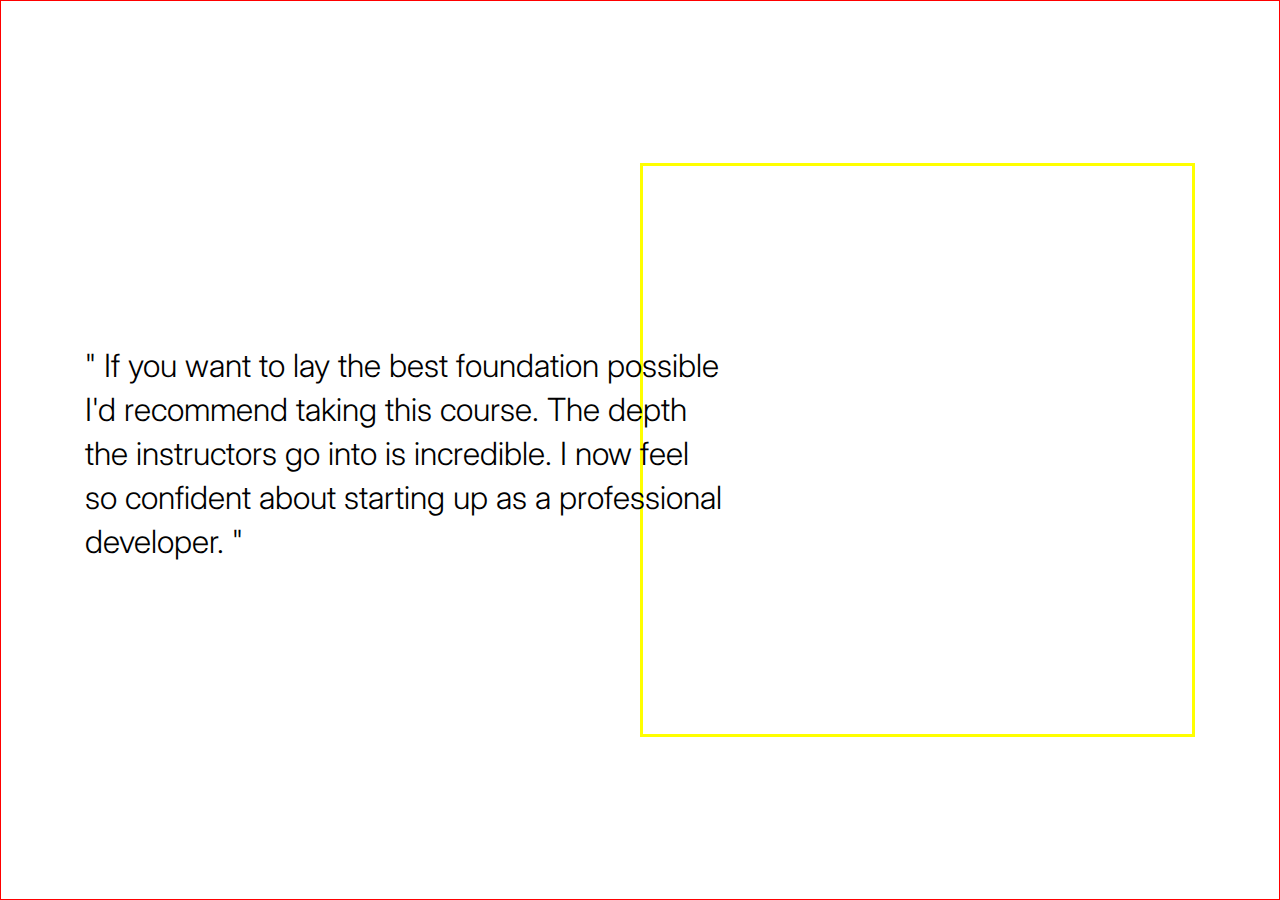
==== Workouts/CodingBootcamp/Index.html @ b71b023e "CodingBootcamp" ====
<!DOCTYPE html>
<html lang="es">

<head>
    <meta charset="UTF-8">
    <meta http-equiv="X-UA-Compatible" content="IE=edge">
    <meta name="viewport" content="width=device-width, initial-scale=1.0">

    <title>Bootcamp-Coding</title>
    <link href="https://fonts.googleapis.com/css?family=Inter" rel="stylesheet" type="text/css">
    <link href="estilos.css" rel="stylesheet" type="text/css" />
</head>

<body>
    <main>
        <article>
            <p>
                <span id="uno">" I´ve been interested in coding for a while
                    but never taken the jump, until now.  I
                    couldn´t recommend this course enough.
                    I´m now in the job of my dreams and so 
                    excited about the future. "</span>
                <span id="dos">" If you want to lay the best foundation
                    possible I'd recommend taking this
                    course. The depth the instructors go into
                    is incredible.  I now feel so confident about
                    starting up as a professional developer. "</span>
            </p>
        </article>
        <section>

        </section>

    </main>
</body>

</html>
---- Workouts/CodingBootcamp/estilos.css ----
:root {
    --dark-blue: hsl(240, 38%, 20%);
    --grayish-blue: hsl(240, 18%, 77%);
    --main-width: 1440px;
    --main-height: 800px;
    --main-direction: row;
    --content-width: 555px;
    --content-height: 574px;
    --p-height: 36.8%;
    --p-size: 32px;
    --p-line-height: 44px;
    --span-width: 115.7%;
    --span-text-align: left;
}

@media  (max-width:1110px) {

    :root {
        --main-width: 375px;
        --main-height: 667px;
        --main-direction: column-reverse;
        --content-width: 309px;
        --content-height: 280px;
        --p-height: 51.4%;
        --p-size: 17.5px;
        --p-line-height: 24px;
        --span-width: 98%;
        --span-text-align: center;
    }
}

*{
    box-sizing: border-box;
    padding: 0px;
    margin: 0px;
}

body {
    display: flex;
    border: solid 1px red;
    padding: 0px;
    margin: 0px;
    justify-content: center;
    align-items: center;
    width: 100vw;
    height: 100vh;
}

main {
    display: flex;
    width: var(--main-width, 1440px);
    height: var(--main-height, 800px);
    /*border: solid 1px blue; */
    justify-content: center;
    align-items: center;
    flex-direction: var(--main-direction, row);
}

article {
    width: var(--content-width, 555px);
    height: var(--content-height, 574px);
   /* border: solid 3px green;*/
    display: flex;
    justify-content: left;
    align-items: center;
    flex-wrap: wrap;
}

section {
    width: var(--content-width, 555px);
    height: var(--content-height, 574px);
    border: solid 3px yellow;
}

p {
    font-family: Inter;
    font-size: var(--p-size, 32px);
    font-style: normal;
    font-weight: 300;
    line-height: var(--p-line-height, 44px);
    width: 100%;
    height: var(--p-height, 36.8%);
    display: flex;
    /*flex-flow: left wrap;*/
    /*border: solid 1px orange;*/
    position: relative;
}

span {
    display: flex;
    /*border: solid blueviolet 2px;*/
    position: absolute;
    width: var(--span-width, 115.7%);
    height: 100%;
    left: 0px;
    top: 0px;
    text-align: var(--span-text-align, left);
}

#uno {
    visibility: hidden;  
}

#dos {
    visibility: visible;
}
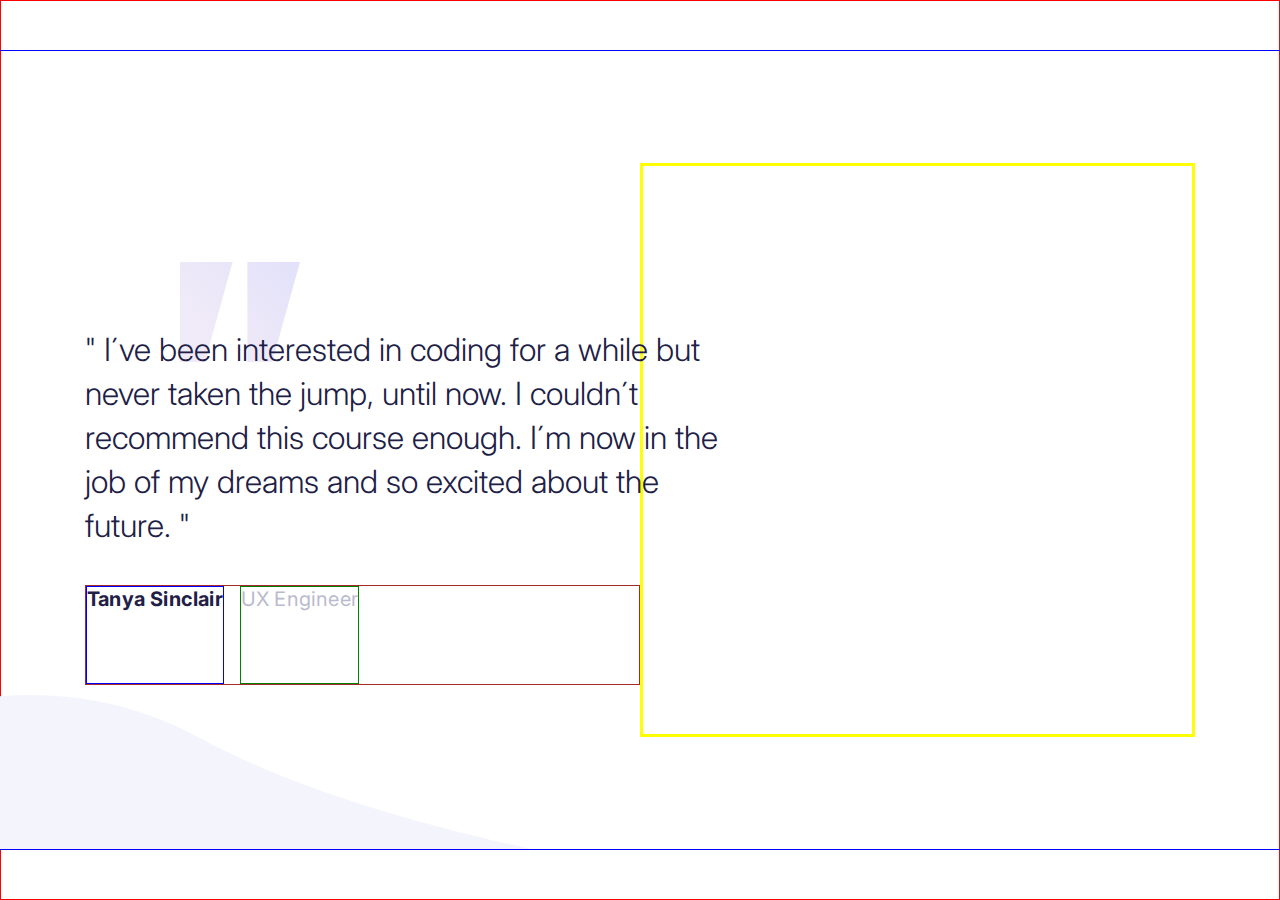
==== commit bf42f68c: "2" ====
--- a/Workouts/CodingBootcamp/Index.html
+++ b/Workouts/CodingBootcamp/Index.html
@@ -14,23 +14,34 @@
 <body>
     <main>
         <article>
-            <p>
+            <div class="quotes"><img src="assets/pattern-quotes.svg" alt=""></div>
+            <h3>
                 <span id="uno">" I´ve been interested in coding for a while
-                    but never taken the jump, until now.  I
+                    but never taken the jump, until now. I
                     couldn´t recommend this course enough.
-                    I´m now in the job of my dreams and so 
+                    I´m now in the job of my dreams and so
                     excited about the future. "</span>
                 <span id="dos">" If you want to lay the best foundation
                     possible I'd recommend taking this
                     course. The depth the instructors go into
-                    is incredible.  I now feel so confident about
+                    is incredible. I now feel so confident about
                     starting up as a professional developer. "</span>
-            </p>
+            </h3>
+            <footer>
+
+                <h5 id="Tanya">Tanya Sinclair</h5>
+                <h6 id="Sinclair">UX Engineer</h6>
+                <h5 id="John">John Tarkpor</h5>
+                <h6 id="Tarkpor">Junior Front-end Developer</h6>
+
+            </footer>
         </article>
+
         <section>
 
         </section>
 
+        <div class="curve"></div>
     </main>
 </body>
 
--- a/Workouts/CodingBootcamp/estilos.css
+++ b/Workouts/CodingBootcamp/estilos.css
@@ -13,6 +13,15 @@
     --p-line-height: 44px;
     --span-width: 115.7%;
     --span-text-align: left;
+    --span-top: -16px;
+    --footer-direction: row;
+    --quotes-top: 72px;
+    --footer-justify: left;
+    --h6-margin: 16px;
+    --curve-height: 154px;
+    --curve-width: 610px;
+    --footer-top: -25px;
+    --h3-top: 0px;
 }
 
 @media  (max-width:1110px) {
@@ -24,11 +33,33 @@
         --content-width: 309px;
         --content-height: 280px;
         --p-height: 51.4%;
-        --p-size: 17.5px;
+        --p-size: 17.6px;
         --p-line-height: 24px;
-        --span-width: 98%;
+        --span-width: 100%;
         --span-text-align: center;
-    }
+        --span-top: -12px;
+        --footer-direction: column;
+        --quotes-top: 5px;
+        --footer-justify: center;
+        --h6-margin: 0px;
+        --curve-height: 75px;
+        --curve-width: 300px;
+        --footer-top: -53px;
+        --h3-top: -32px;
+    }
+
+    h5 {
+        transform: scale(0.75);
+    }
+
+    h6 {
+        transform: scale(0.75);
+    }
+
+    .quotes {
+        transform: scale(0.5);
+    }
+
 }
 
 *{
@@ -52,10 +83,11 @@
     display: flex;
     width: var(--main-width, 1440px);
     height: var(--main-height, 800px);
-    /*border: solid 1px blue; */
+    border: solid 1px blue; 
     justify-content: center;
     align-items: center;
     flex-direction: var(--main-direction, row);
+    position: absolute;
 }
 
 article {
@@ -66,15 +98,20 @@
     justify-content: left;
     align-items: center;
     flex-wrap: wrap;
-}
-
-section {
-    width: var(--content-width, 555px);
-    height: var(--content-height, 574px);
-    border: solid 3px yellow;
-}
-
-p {
+    position: relative;
+}
+
+
+
+.quotes {
+    height: 100px;
+    width: 120px;
+    position: relative;
+    left: 95px;
+    top: var(--quotes-top, 72px);
+}
+
+h3 {
     font-family: Inter;
     font-size: var(--p-size, 32px);
     font-style: normal;
@@ -83,9 +120,59 @@
     width: 100%;
     height: var(--p-height, 36.8%);
     display: flex;
-    /*flex-flow: left wrap;*/
-    /*border: solid 1px orange;*/
-    position: relative;
+    position: relative;
+    color: var(--dark-blue, black);
+    top: var(--h3-top, 0px);
+}
+
+footer {
+    border: solid 1px brown;
+    height: 100px;
+    width: 100%;
+    display: flex;
+    justify-content: var(--footer-justify, left); 
+    flex-direction: var(--footer-direction);
+    position: relative;
+    top: var(--footer-top, -25px);
+
+}
+/*
+.alto-footer{
+    height: 30%;
+    border: solid 1px green;
+    display: flex;
+    align-items: flex-start;
+}
+
+.bajo-footer{
+    height: 70%;
+    border: solid 1px red;
+}
+*/
+h5 {
+    font-family: Inter;
+    font-size: 20px;
+    font-style: normal;
+    font-weight: bold;
+    line-height: 24px;
+    letter-spacing: 0.01em;
+    color: var(--dark-blue, black);
+    border: solid 1px blue;
+    position: relative;
+    text-align: var(--span-text-align, left);
+}
+
+h6 {
+    letter-spacing: 0.01em;
+    font-family: Inter;
+    font-size: 20px;
+    font-style: normal;
+    font-weight: normal;
+    color: var(--grayish-blue, gray);
+    border: solid 1px green;
+    position: relative;
+    margin-left: var(--h6-margin, 16px);
+    text-align: var(--span-text-align, left);
 }
 
 span {
@@ -95,14 +182,67 @@
     width: var(--span-width, 115.7%);
     height: 100%;
     left: 0px;
-    top: 0px;
+    top: var(--span-top, -16px);
     text-align: var(--span-text-align, left);
 }
 
 #uno {
-    visibility: hidden;  
+    visibility: visible; 
 }
 
 #dos {
-    visibility: visible;
-}
+    /*visibility: hidden;*/
+    display: none;
+}
+
+#Tanya {
+    /*position: absolute;*/
+    /*visibility: visible;*/
+    display: block;
+}
+
+#Sinclair {
+    /*position: relative;*/
+    /*visibility: visible;*/
+    display: block;
+}
+
+#John {
+    /*position: absolute;*/
+    /*visibility: hidden;*/
+    display: none;
+}
+
+#Tarkpor {
+    /*position: relative;
+    visibility: hidden;*/
+    display: none;
+}
+
+
+
+section {
+    width: var(--content-width, 555px);
+    height: var(--content-height, 574px);
+    border: solid 3px yellow;
+}
+
+.curve {
+    /*box-sizing: border-box;
+    padding: 0px;
+    margin: 0px;*/
+    position: absolute;
+    left: 0px;
+    bottom: 0px;
+    height: var(--curve-height, 154px);
+    width: var(--curve-width, 610px);
+    background-image: url(assets/pattern-curve.svg);
+    background-size: cover;
+    background-repeat: no-repeat;
+}
+/*
+#bg-curve {
+    position: absolute;
+    left: 0px;
+    bottom: 0px;
+}*/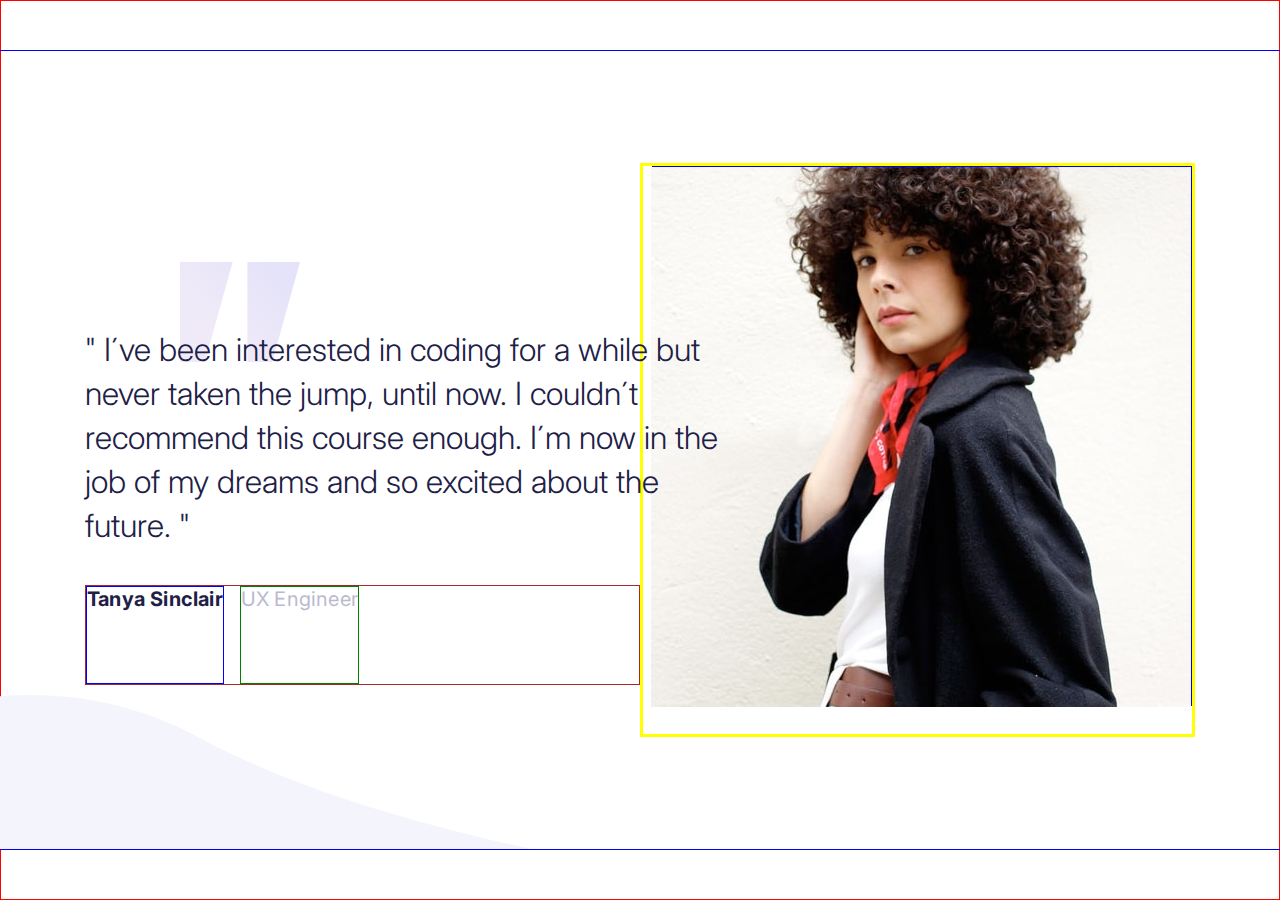
==== commit 310135ae: "3" ====
--- a/Workouts/CodingBootcamp/Index.html
+++ b/Workouts/CodingBootcamp/Index.html
@@ -38,7 +38,8 @@
         </article>
 
         <section>
-
+            <div class="perfil" id="fotaza"><img src="assets/image-tanya.jpg" alt="" id="ts"></div>
+            <div class="perfil" id="foto"><img src="assets/image-john.jpg" alt="" id="jt"></div>
         </section>
 
         <div class="curve"></div>
--- a/Workouts/CodingBootcamp/estilos.css
+++ b/Workouts/CodingBootcamp/estilos.css
@@ -1,5 +1,3 @@
-
-
 :root {
     --dark-blue: hsl(240, 38%, 20%);
     --grayish-blue: hsl(240, 18%, 77%);
@@ -17,11 +15,16 @@
     --footer-direction: row;
     --quotes-top: 72px;
     --footer-justify: left;
-    --h6-margin: 16px;
+    --h5-margin-top: 0px;
+    --h6-margin-left: 16px;
+    --h6-margin-top: 0px;
     --curve-height: 154px;
     --curve-width: 610px;
     --footer-top: -25px;
     --h3-top: 0px;
+    --section-justify: right;
+    --perfil-lado: 540px;
+    --fotos-top: 0px;
 }
 
 @media  (max-width:1110px) {
@@ -41,11 +44,16 @@
         --footer-direction: column;
         --quotes-top: 5px;
         --footer-justify: center;
-        --h6-margin: 0px;
+        --h5-margin-top: -7px;
+        --h6-margin-left: 0px;
+        --h6-margin-top: -5px;
         --curve-height: 75px;
         --curve-width: 300px;
         --footer-top: -53px;
         --h3-top: -32px;
+        --section-justify: center;
+        --perfil-lado: 253px;
+        --fotos-top: -140px;
     }
 
     h5 {
@@ -58,6 +66,14 @@
 
     .quotes {
         transform: scale(0.5);
+    }
+
+    #ts {
+        transform: scale(0.485);
+    }
+
+    #jt {
+        transform: scale(0.485);
     }
 
 }
@@ -99,6 +115,7 @@
     align-items: center;
     flex-wrap: wrap;
     position: relative;
+    z-index: 2;
 }
 
 
@@ -136,19 +153,7 @@
     top: var(--footer-top, -25px);
 
 }
-/*
-.alto-footer{
-    height: 30%;
-    border: solid 1px green;
-    display: flex;
-    align-items: flex-start;
-}
-
-.bajo-footer{
-    height: 70%;
-    border: solid 1px red;
-}
-*/
+
 h5 {
     font-family: Inter;
     font-size: 20px;
@@ -160,6 +165,7 @@
     border: solid 1px blue;
     position: relative;
     text-align: var(--span-text-align, left);
+    margin-top: var(--h5-margin-top, 0px);
 }
 
 h6 {
@@ -171,8 +177,9 @@
     color: var(--grayish-blue, gray);
     border: solid 1px green;
     position: relative;
-    margin-left: var(--h6-margin, 16px);
+    margin-left: var(--h6-margin-left, 16px);
     text-align: var(--span-text-align, left);
+    margin-top: var(--h6-margin-top, 0px);
 }
 
 span {
@@ -225,12 +232,38 @@
     width: var(--content-width, 555px);
     height: var(--content-height, 574px);
     border: solid 3px yellow;
-}
+    position: relative;
+    display: flex;
+    justify-content: var(--section-justify, right);
+    align-items: flex-start;
+}
+
+
+.perfil {
+    width: var(--perfil-lado, 540px);
+    height: var(--perfil-lado, 540px);
+    position: relative;
+    display: flex;
+    justify-content: var(--section-justify, right);;
+    align-items: flex-start;
+    border: solid 1px blue;
+}
+
+#fotaza {
+    display: flex;
+    position: absolute;
+    top: var(--fotos-top, 0px);
+}
+
+#foto {
+    display: none;
+    position: absolute;
+    top: var(--fotos-top, 0px);
+}
+
+
 
 .curve {
-    /*box-sizing: border-box;
-    padding: 0px;
-    margin: 0px;*/
     position: absolute;
     left: 0px;
     bottom: 0px;
@@ -240,9 +273,5 @@
     background-size: cover;
     background-repeat: no-repeat;
 }
-/*
-#bg-curve {
-    position: absolute;
-    left: 0px;
-    bottom: 0px;
-}*/+
+
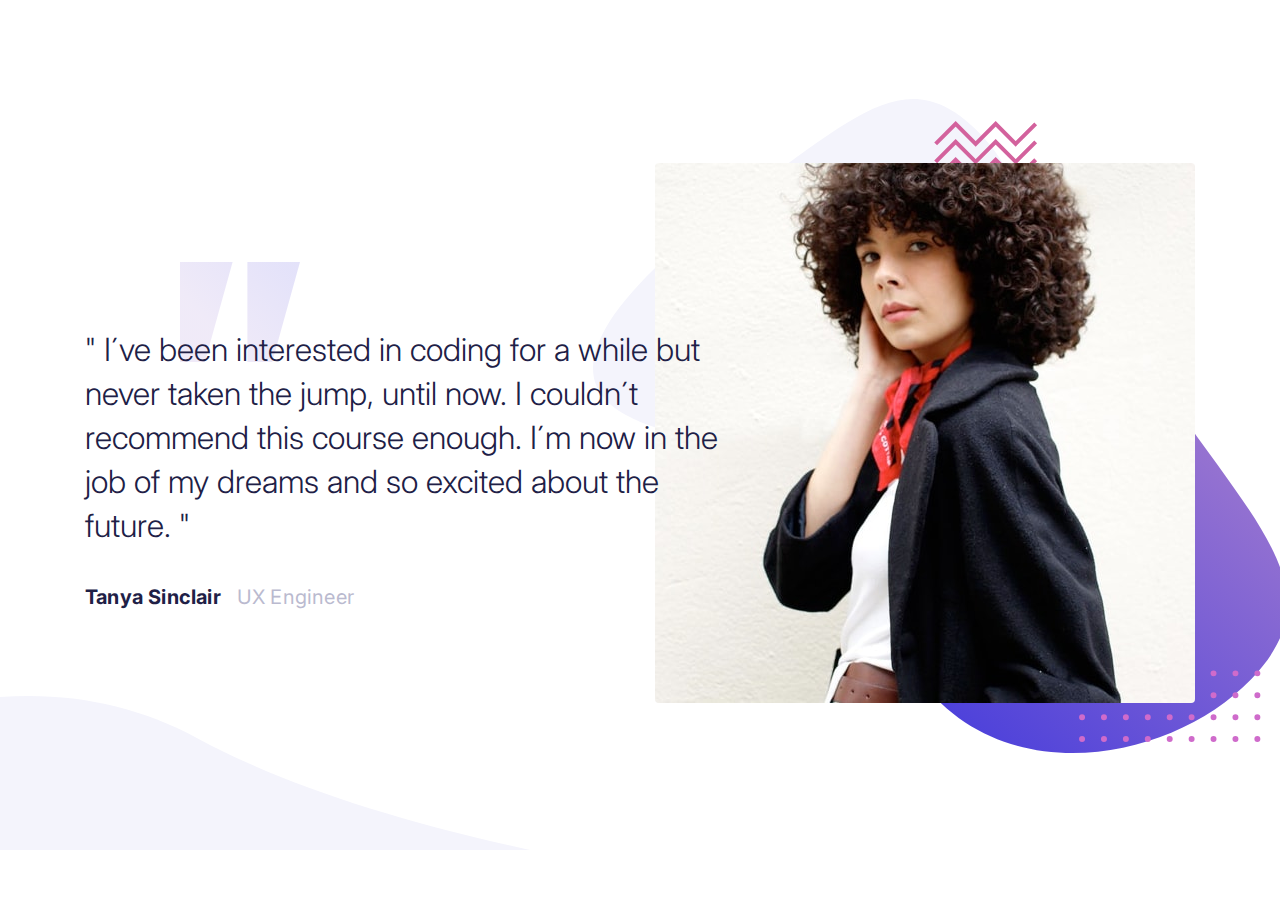
==== commit 9327cbd4: "falta slide" ====
--- a/Workouts/CodingBootcamp/Index.html
+++ b/Workouts/CodingBootcamp/Index.html
@@ -40,6 +40,7 @@
         <section>
             <div class="perfil" id="fotaza"><img src="assets/image-tanya.jpg" alt="" id="ts"></div>
             <div class="perfil" id="foto"><img src="assets/image-john.jpg" alt="" id="jt"></div>
+            <div class="bgImage"></div>
         </section>
 
         <div class="curve"></div>
--- a/Workouts/CodingBootcamp/estilos.css
+++ b/Workouts/CodingBootcamp/estilos.css
@@ -25,6 +25,10 @@
     --section-justify: right;
     --perfil-lado: 540px;
     --fotos-top: 0px;
+    --bg-top: -64px;
+    --bg-right: -92px;
+    --bg-width: 125%;
+    --bg-height: 114%;
 }
 
 @media  (max-width:1110px) {
@@ -54,6 +58,10 @@
         --section-justify: center;
         --perfil-lado: 253px;
         --fotos-top: -140px;
+        --bg-top: -26.5px;
+        --bg-right: -7px;
+        --bg-width: 327px;
+        --bg-height: 308px;
     }
 
     h5 {
@@ -69,7 +77,7 @@
     }
 
     #ts {
-        transform: scale(0.485);
+        transform: scale(0.47);
     }
 
     #jt {
@@ -86,7 +94,7 @@
 
 body {
     display: flex;
-    border: solid 1px red;
+    /*border: solid 1px red;*/
     padding: 0px;
     margin: 0px;
     justify-content: center;
@@ -99,7 +107,7 @@
     display: flex;
     width: var(--main-width, 1440px);
     height: var(--main-height, 800px);
-    border: solid 1px blue; 
+    /*border: solid 1px blue; */
     justify-content: center;
     align-items: center;
     flex-direction: var(--main-direction, row);
@@ -143,7 +151,7 @@
 }
 
 footer {
-    border: solid 1px brown;
+    /*border: solid 1px brown;*/
     height: 100px;
     width: 100%;
     display: flex;
@@ -162,7 +170,7 @@
     line-height: 24px;
     letter-spacing: 0.01em;
     color: var(--dark-blue, black);
-    border: solid 1px blue;
+    /*border: solid 1px blue;*/
     position: relative;
     text-align: var(--span-text-align, left);
     margin-top: var(--h5-margin-top, 0px);
@@ -175,7 +183,7 @@
     font-style: normal;
     font-weight: normal;
     color: var(--grayish-blue, gray);
-    border: solid 1px green;
+    /*border: solid 1px green;*/
     position: relative;
     margin-left: var(--h6-margin-left, 16px);
     text-align: var(--span-text-align, left);
@@ -231,7 +239,7 @@
 section {
     width: var(--content-width, 555px);
     height: var(--content-height, 574px);
-    border: solid 3px yellow;
+    /*border: solid 3px yellow;*/
     position: relative;
     display: flex;
     justify-content: var(--section-justify, right);
@@ -246,7 +254,8 @@
     display: flex;
     justify-content: var(--section-justify, right);;
     align-items: flex-start;
-    border: solid 1px blue;
+    /*border: solid 1px blue;*/
+    z-index: 1;
 }
 
 #fotaza {
@@ -261,7 +270,26 @@
     top: var(--fotos-top, 0px);
 }
 
-
+#ts {
+    border-radius: 4px;
+}
+
+#jt {
+    border-radius: 4px;
+}
+
+.bgImage {
+    position: absolute;
+    background-image: url(assets/pattern-bg.svg);
+    width: var(--bg-width, 125%);
+    height: var(--bg-height, 114%);
+    background-size: cover;
+    background-repeat: no-repeat;
+    /*border: solid 1px green;*/
+    z-index: 0;
+    top: var(--bg-top, -64px);
+    right: var(--bg-right, -92px);
+}
 
 .curve {
     position: absolute;
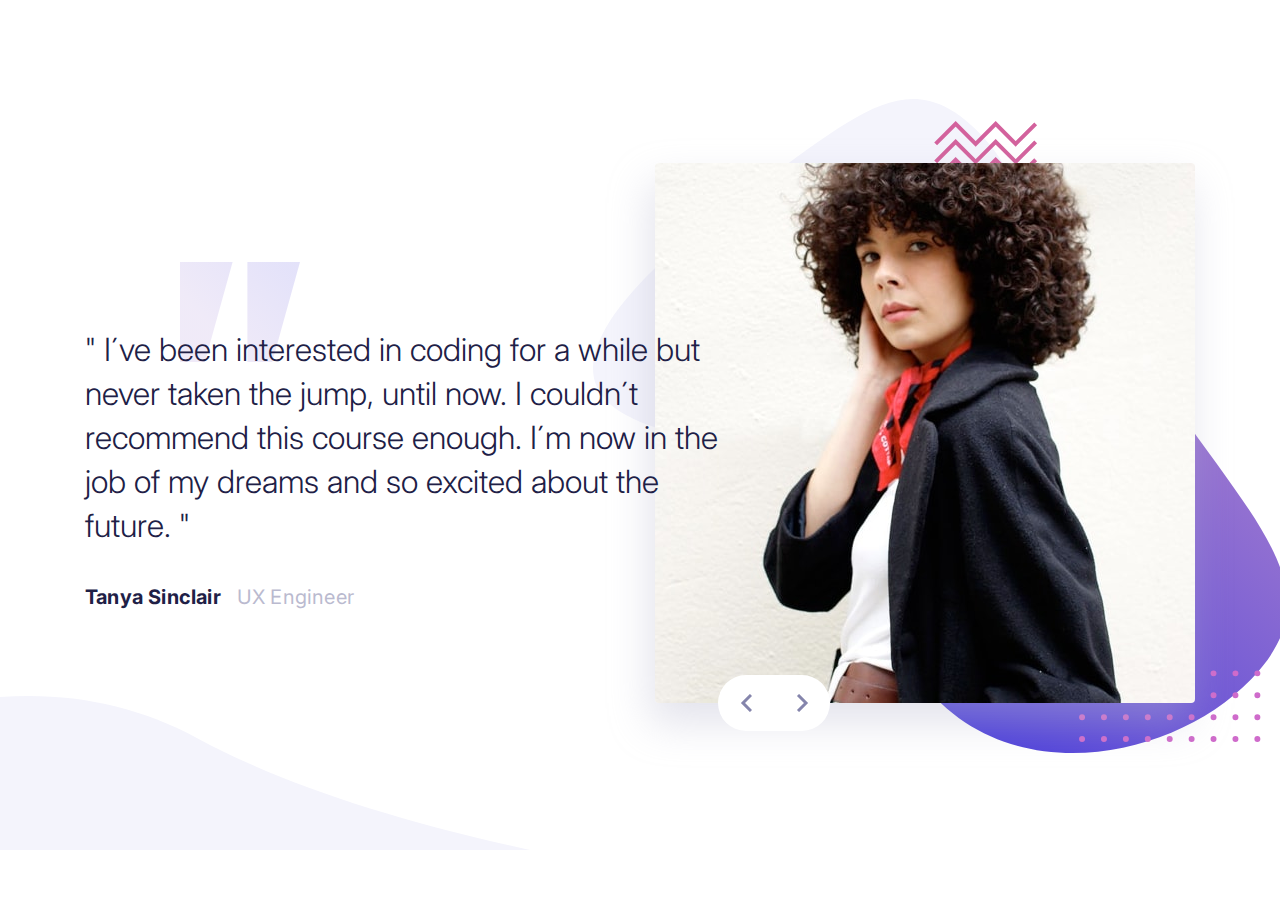
==== commit a29b9642: "botones" ====
--- a/Workouts/CodingBootcamp/Index.html
+++ b/Workouts/CodingBootcamp/Index.html
@@ -41,6 +41,10 @@
             <div class="perfil" id="fotaza"><img src="assets/image-tanya.jpg" alt="" id="ts"></div>
             <div class="perfil" id="foto"><img src="assets/image-john.jpg" alt="" id="jt"></div>
             <div class="bgImage"></div>
+            <div class="slide">
+                <nav class="prev"><img src="assets/icon-prev.svg" alt="prev"></nav>
+                <nav class="next"><img src="assets/icon-next.svg" alt="next"></nav>
+            </div>
         </section>
 
         <div class="curve"></div>
--- a/Workouts/CodingBootcamp/estilos.css
+++ b/Workouts/CodingBootcamp/estilos.css
@@ -29,6 +29,8 @@
     --bg-right: -92px;
     --bg-width: 125%;
     --bg-height: 114%;
+    --slide-top: 512px;
+    --slide-right: 365px;
 }
 
 @media  (max-width:1110px) {
@@ -62,6 +64,8 @@
         --bg-right: -7px;
         --bg-width: 327px;
         --bg-height: 308px;
+        --slide-top: 225px;
+        --slide-right: 99px;
     }
 
     h5 {
@@ -81,7 +85,11 @@
     }
 
     #jt {
-        transform: scale(0.485);
+        transform: scale(0.7);
+    }
+
+    .slide {
+        transform: scale(0.69);
     }
 
 }
@@ -272,10 +280,12 @@
 
 #ts {
     border-radius: 4px;
+    box-shadow: -5px 20px 40px 0px hsla(240, 18%, 77%, 0.4);
 }
 
 #jt {
     border-radius: 4px;
+    box-shadow: -5px 20px 40px 0px hsla(240, 18%, 77%, 0.4);
 }
 
 .bgImage {
@@ -291,6 +301,36 @@
     right: var(--bg-right, -92px);
 }
 
+.slide {
+    position: absolute;
+    width: 112px;
+    height: 56px;
+    border-radius: 28px;
+    background-color: #FFF;
+    z-index: 2;
+    top: var(--slide-top, 512px);
+    right: var(--slide-right, 300px);
+    display: flex;
+}
+
+.prev {
+    width: 50%;
+    height: 100%;
+    display: flex;
+    justify-content: center;
+    align-items: center;
+    position: relative;
+}
+
+.next {
+    width: 50%;
+    height: 100%;
+    display: flex;
+    justify-content: center;
+    align-items: center;
+    position: relative;
+}
+
 .curve {
     position: absolute;
     left: 0px;
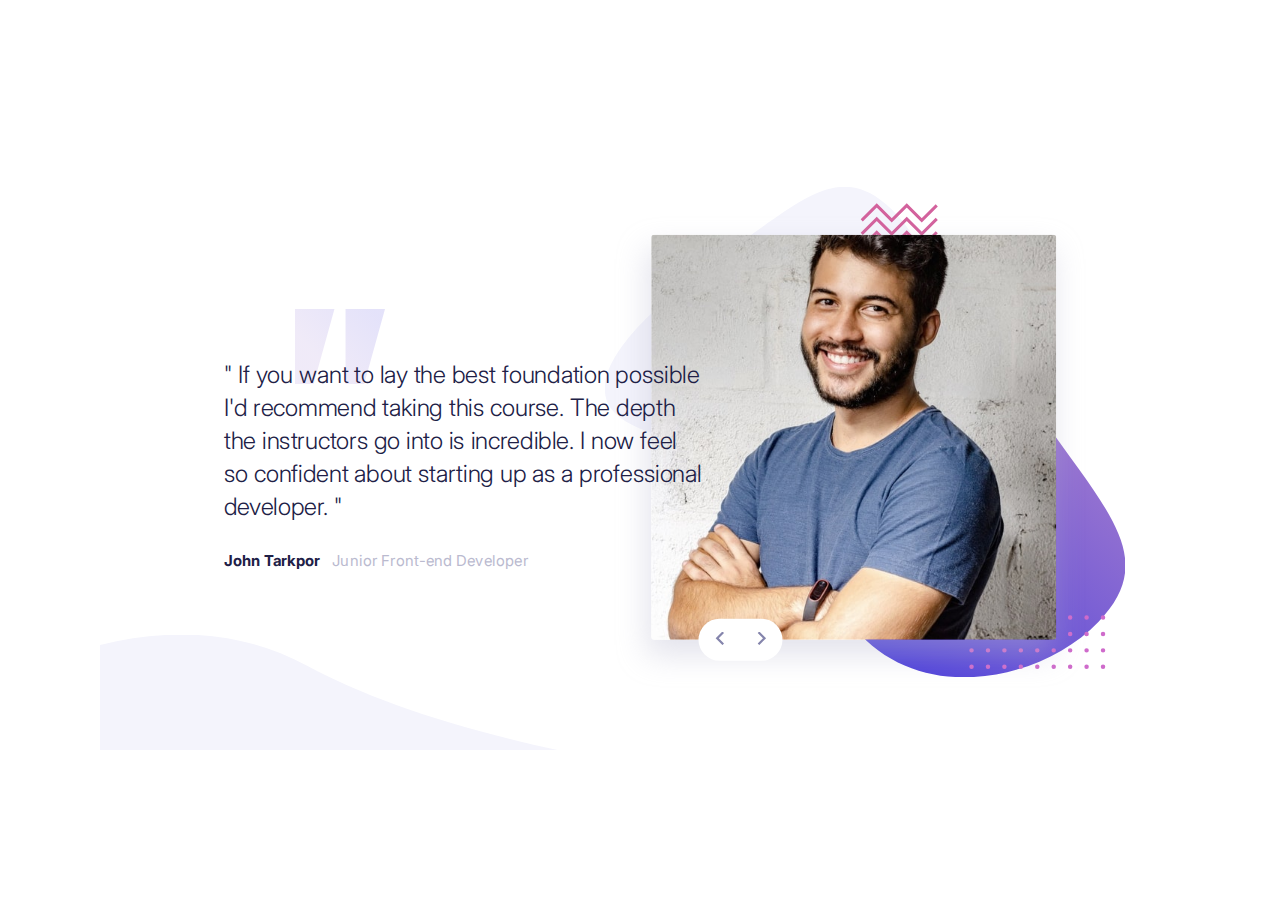
==== commit 470f34e8: "welcome js" ====
--- a/Workouts/CodingBootcamp/Index.html
+++ b/Workouts/CodingBootcamp/Index.html
@@ -9,6 +9,8 @@
     <title>Bootcamp-Coding</title>
     <link href="https://fonts.googleapis.com/css?family=Inter" rel="stylesheet" type="text/css">
     <link href="estilos.css" rel="stylesheet" type="text/css" />
+    
+
 </head>
 
 <body>
@@ -29,10 +31,10 @@
             </h3>
             <footer>
 
-                <h5 id="Tanya">Tanya Sinclair</h5>
-                <h6 id="Sinclair">UX Engineer</h6>
-                <h5 id="John">John Tarkpor</h5>
-                <h6 id="Tarkpor">Junior Front-end Developer</h6>
+                <h5 id="person">Tanya Sinclair</h5>
+                <h6 id="profession">UX Engineer</h6>
+               <!-- <h5 id="John">John Tarkpor</h5>
+                <h6 id="Tarkpor">Junior Front-end Developer</h6>-->
 
             </footer>
         </article>
@@ -42,13 +44,16 @@
             <div class="perfil" id="foto"><img src="assets/image-john.jpg" alt="" id="jt"></div>
             <div class="bgImage"></div>
             <div class="slide">
-                <nav class="prev"><img src="assets/icon-prev.svg" alt="prev"></nav>
-                <nav class="next"><img src="assets/icon-next.svg" alt="next"></nav>
+                <nav class="prev"><a href="#"><img src="assets/icon-prev.svg" alt="prev"></a></nav>
+                <nav class="next"><a href="#"><img src="assets/icon-next.svg" alt="next"></a></nav>
             </div>
         </section>
 
         <div class="curve"></div>
     </main>
+
+    <script type="text/javascript" src="funciones.js"></script>
+
 </body>
 
 </html>--- a/Workouts/CodingBootcamp/estilos.css
+++ b/Workouts/CodingBootcamp/estilos.css
@@ -33,6 +33,25 @@
     --slide-right: 365px;
 }
 
+
+@media only screen and (min-width:1110px) and (max-width:1440px){
+   
+    main{
+        transform:scale(0.75);
+        transition-duration: .5s;;
+    }
+    
+}
+
+@media only screen and (min-height:0px) and (max-height:810px){
+   
+    main{
+        transform:scale(0.5);
+        transition-duration: 1s;;
+    }
+    
+}
+
 @media  (max-width:1110px) {
 
     :root {
@@ -85,7 +104,7 @@
     }
 
     #jt {
-        transform: scale(0.7);
+        transform: scale(0.47);
     }
 
     .slide {
@@ -210,38 +229,33 @@
 }
 
 #uno {
-    visibility: visible; 
+    display: none;/*visibility: visible; */
 }
 
 #dos {
-    /*visibility: hidden;*/
-    display: none;
-}
-
-#Tanya {
-    /*position: absolute;*/
-    /*visibility: visible;*/
-    display: block;
-}
-
-#Sinclair {
+    visibility: visible;
+   /* display: none;*/
+}
+
+#person {
+    display: block;/*display: block;*/
+}
+
+#profession {
     /*position: relative;*/
     /*visibility: visible;*/
-    display: block;
-}
-
+    display: block;/*display: block;*/
+}
+/*
 #John {
-    /*position: absolute;*/
-    /*visibility: hidden;*/
+    
     display: none;
 }
 
 #Tarkpor {
-    /*position: relative;
-    visibility: hidden;*/
     display: none;
 }
-
+*/
 
 
 section {
@@ -267,13 +281,13 @@
 }
 
 #fotaza {
-    display: flex;
+    display: none ;/*flex; */
     position: absolute;
     top: var(--fotos-top, 0px);
 }
 
 #foto {
-    display: none;
+    display: flex; /*none;*/
     position: absolute;
     top: var(--fotos-top, 0px);
 }
@@ -320,6 +334,7 @@
     justify-content: center;
     align-items: center;
     position: relative;
+    border-radius: 28px 0px 0px 28px;
 }
 
 .next {
@@ -329,7 +344,46 @@
     justify-content: center;
     align-items: center;
     position: relative;
-}
+    border-radius: 0px 28px 28px 0px;
+}
+
+.prev:hover { 
+    animation-name: mujer;
+    animation-duration: 300ms;
+    animation-fill-mode: forwards;
+
+}
+
+
+/*
+@media  {
+
+
+}
+
+.prev:hover:{ 
+    animation-name: mujer;
+    animation-duration: 300ms;
+    animation-fill-mode: forwards;
+}
+*/
+
+
+@keyframes mujer {
+
+   
+    100% {
+        
+        /*background-color: hsla(240, 18%, 77%, 0.25);*/
+    }
+    
+}
+
+.next:hover {
+    background-color: hsla(240, 18%, 77%, 0.25);
+}
+
+
 
 .curve {
     position: absolute;
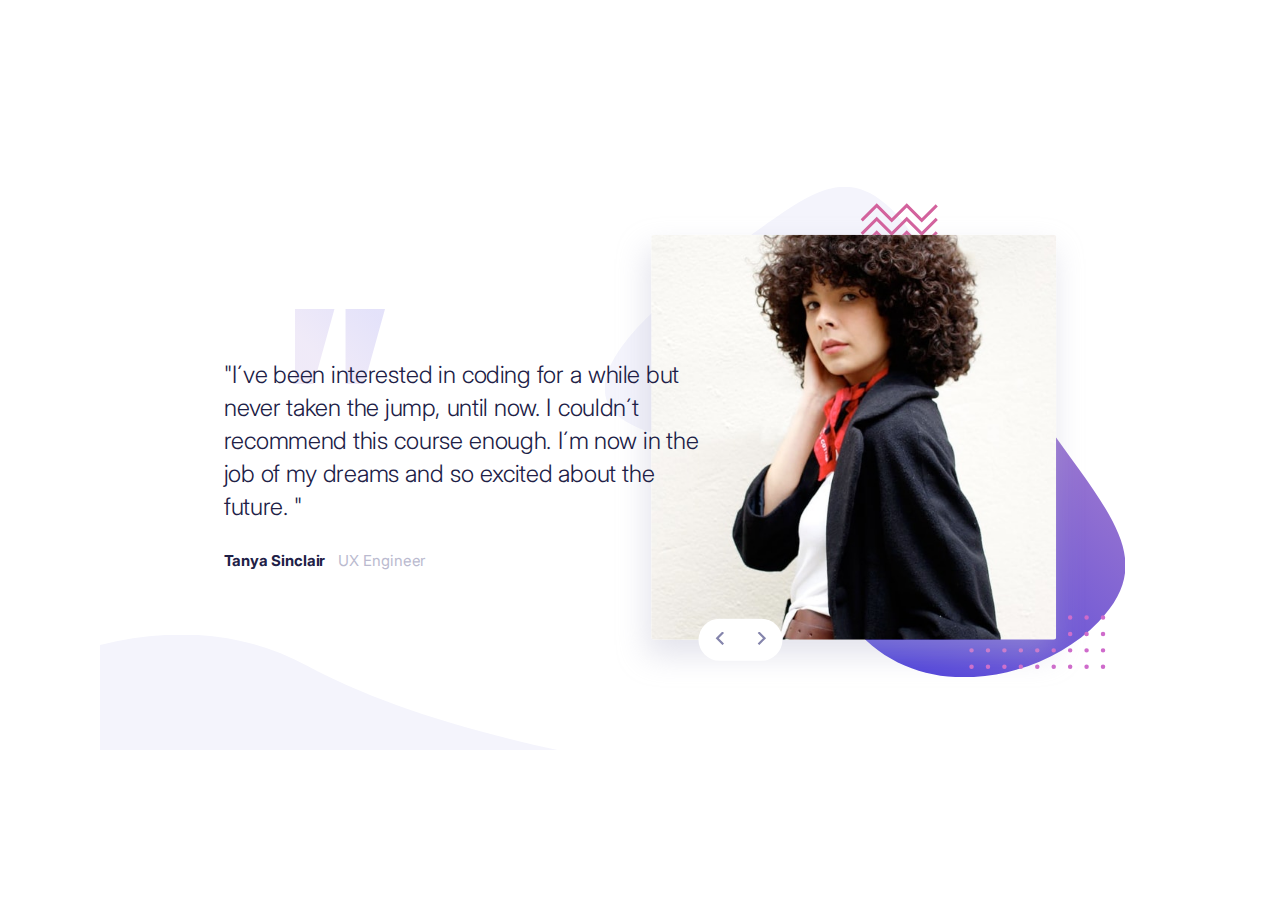
==== commit 93a85177: "final-coding bootcamp-modo ñoño" ====
--- a/Workouts/CodingBootcamp/Index.html
+++ b/Workouts/CodingBootcamp/Index.html
@@ -18,30 +18,18 @@
         <article>
             <div class="quotes"><img src="assets/pattern-quotes.svg" alt=""></div>
             <h3>
-                <span id="uno">" I´ve been interested in coding for a while
-                    but never taken the jump, until now. I
-                    couldn´t recommend this course enough.
-                    I´m now in the job of my dreams and so
-                    excited about the future. "</span>
-                <span id="dos">" If you want to lay the best foundation
-                    possible I'd recommend taking this
-                    course. The depth the instructors go into
-                    is incredible. I now feel so confident about
-                    starting up as a professional developer. "</span>
+                <span id="testimony"></span>
             </h3>
             <footer>
 
-                <h5 id="person">Tanya Sinclair</h5>
-                <h6 id="profession">UX Engineer</h6>
-               <!-- <h5 id="John">John Tarkpor</h5>
-                <h6 id="Tarkpor">Junior Front-end Developer</h6>-->
+                <h5 class="letras" id="person">Tanya Sinclair</h5>
+                <h6 class="letras" id="profession">UX Engineer</h6>
 
             </footer>
         </article>
 
         <section>
-            <div class="perfil" id="fotaza"><img src="assets/image-tanya.jpg" alt="" id="ts"></div>
-            <div class="perfil" id="foto"><img src="assets/image-john.jpg" alt="" id="jt"></div>
+            <div class="perfil"><img src="assets/image-tanya.jpg" alt="" id="ts"></div>
             <div class="bgImage"></div>
             <div class="slide">
                 <nav class="prev"><a href="#"><img src="assets/icon-prev.svg" alt="prev"></a></nav>
--- a/Workouts/CodingBootcamp/estilos.css
+++ b/Workouts/CodingBootcamp/estilos.css
@@ -10,7 +10,7 @@
     --p-size: 32px;
     --p-line-height: 44px;
     --span-width: 115.7%;
-    --span-text-align: left;
+    --text-align: left;
     --span-top: -16px;
     --footer-direction: row;
     --quotes-top: 72px;
@@ -22,7 +22,7 @@
     --curve-width: 610px;
     --footer-top: -25px;
     --h3-top: 0px;
-    --section-justify: right;
+    --section-perfil-justify: right;
     --perfil-lado: 540px;
     --fotos-top: 0px;
     --bg-top: -64px;
@@ -32,7 +32,6 @@
     --slide-top: 512px;
     --slide-right: 365px;
 }
-
 
 @media only screen and (min-width:1110px) and (max-width:1440px){
    
@@ -64,7 +63,7 @@
         --p-size: 17.6px;
         --p-line-height: 24px;
         --span-width: 100%;
-        --span-text-align: center;
+        --text-align: center;
         --span-top: -12px;
         --footer-direction: column;
         --quotes-top: 5px;
@@ -76,7 +75,7 @@
         --curve-width: 300px;
         --footer-top: -53px;
         --h3-top: -32px;
-        --section-justify: center;
+        --section-perfil-justify: center;
         --perfil-lado: 253px;
         --fotos-top: -140px;
         --bg-top: -26.5px;
@@ -103,10 +102,6 @@
         transform: scale(0.47);
     }
 
-    #jt {
-        transform: scale(0.47);
-    }
-
     .slide {
         transform: scale(0.69);
     }
@@ -121,7 +116,6 @@
 
 body {
     display: flex;
-    /*border: solid 1px red;*/
     padding: 0px;
     margin: 0px;
     justify-content: center;
@@ -134,7 +128,6 @@
     display: flex;
     width: var(--main-width, 1440px);
     height: var(--main-height, 800px);
-    /*border: solid 1px blue; */
     justify-content: center;
     align-items: center;
     flex-direction: var(--main-direction, row);
@@ -144,7 +137,6 @@
 article {
     width: var(--content-width, 555px);
     height: var(--content-height, 574px);
-   /* border: solid 3px green;*/
     display: flex;
     justify-content: left;
     align-items: center;
@@ -152,8 +144,6 @@
     position: relative;
     z-index: 2;
 }
-
-
 
 .quotes {
     height: 100px;
@@ -178,126 +168,69 @@
 }
 
 footer {
-    /*border: solid 1px brown;*/
     height: 100px;
     width: 100%;
     display: flex;
     justify-content: var(--footer-justify, left); 
     flex-direction: var(--footer-direction);
     position: relative;
-    top: var(--footer-top, -25px);
-
-}
-
-h5 {
+    top: var(--footer-top, -25px);  
+}
+
+.letras {
     font-family: Inter;
     font-size: 20px;
     font-style: normal;
+    letter-spacing: 0.01em;
+    position: relative;
+    text-align: var(--text-align, left);
+}
+
+h5 { 
     font-weight: bold;
-    line-height: 24px;
-    letter-spacing: 0.01em;
+    line-height: 24px;  
     color: var(--dark-blue, black);
-    /*border: solid 1px blue;*/
-    position: relative;
-    text-align: var(--span-text-align, left);
     margin-top: var(--h5-margin-top, 0px);
 }
 
 h6 {
-    letter-spacing: 0.01em;
-    font-family: Inter;
-    font-size: 20px;
-    font-style: normal;
     font-weight: normal;
     color: var(--grayish-blue, gray);
-    /*border: solid 1px green;*/
-    position: relative;
     margin-left: var(--h6-margin-left, 16px);
-    text-align: var(--span-text-align, left);
     margin-top: var(--h6-margin-top, 0px);
 }
 
 span {
     display: flex;
-    /*border: solid blueviolet 2px;*/
     position: absolute;
     width: var(--span-width, 115.7%);
     height: 100%;
     left: 0px;
     top: var(--span-top, -16px);
-    text-align: var(--span-text-align, left);
-}
-
-#uno {
-    display: none;/*visibility: visible; */
-}
-
-#dos {
-    visibility: visible;
-   /* display: none;*/
-}
-
-#person {
-    display: block;/*display: block;*/
-}
-
-#profession {
-    /*position: relative;*/
-    /*visibility: visible;*/
-    display: block;/*display: block;*/
-}
-/*
-#John {
-    
-    display: none;
-}
-
-#Tarkpor {
-    display: none;
-}
-*/
-
+    text-align: var(--text-align, left);
+}
 
 section {
     width: var(--content-width, 555px);
     height: var(--content-height, 574px);
-    /*border: solid 3px yellow;*/
-    position: relative;
-    display: flex;
-    justify-content: var(--section-justify, right);
+    position: relative;
+    display: flex;
+    justify-content: var(--section-perfil-justify, right);
     align-items: flex-start;
 }
-
 
 .perfil {
     width: var(--perfil-lado, 540px);
     height: var(--perfil-lado, 540px);
-    position: relative;
-    display: flex;
-    justify-content: var(--section-justify, right);;
+    display: flex;
+    justify-content: var(--section-perfil-justify, right);;
     align-items: flex-start;
-    /*border: solid 1px blue;*/
     z-index: 1;
-}
-
-#fotaza {
-    display: none ;/*flex; */
     position: absolute;
     top: var(--fotos-top, 0px);
 }
 
-#foto {
-    display: flex; /*none;*/
-    position: absolute;
-    top: var(--fotos-top, 0px);
-}
-
 #ts {
-    border-radius: 4px;
-    box-shadow: -5px 20px 40px 0px hsla(240, 18%, 77%, 0.4);
-}
-
-#jt {
     border-radius: 4px;
     box-shadow: -5px 20px 40px 0px hsla(240, 18%, 77%, 0.4);
 }
@@ -309,7 +242,6 @@
     height: var(--bg-height, 114%);
     background-size: cover;
     background-repeat: no-repeat;
-    /*border: solid 1px green;*/
     z-index: 0;
     top: var(--bg-top, -64px);
     right: var(--bg-right, -92px);
@@ -327,63 +259,30 @@
     display: flex;
 }
 
-.prev {
+nav {
     width: 50%;
     height: 100%;
     display: flex;
     justify-content: center;
     align-items: center;
     position: relative;
+}
+
+.prev {
     border-radius: 28px 0px 0px 28px;
 }
 
 .next {
-    width: 50%;
-    height: 100%;
-    display: flex;
-    justify-content: center;
-    align-items: center;
-    position: relative;
     border-radius: 0px 28px 28px 0px;
 }
 
 .prev:hover { 
-    animation-name: mujer;
-    animation-duration: 300ms;
-    animation-fill-mode: forwards;
-
-}
-
-
-/*
-@media  {
-
-
-}
-
-.prev:hover:{ 
-    animation-name: mujer;
-    animation-duration: 300ms;
-    animation-fill-mode: forwards;
-}
-*/
-
-
-@keyframes mujer {
-
-   
-    100% {
-        
-        /*background-color: hsla(240, 18%, 77%, 0.25);*/
-    }
-    
+    background-color: hsla(240, 18%, 77%, 0.25);
 }
 
 .next:hover {
     background-color: hsla(240, 18%, 77%, 0.25);
 }
-
-
 
 .curve {
     position: absolute;
